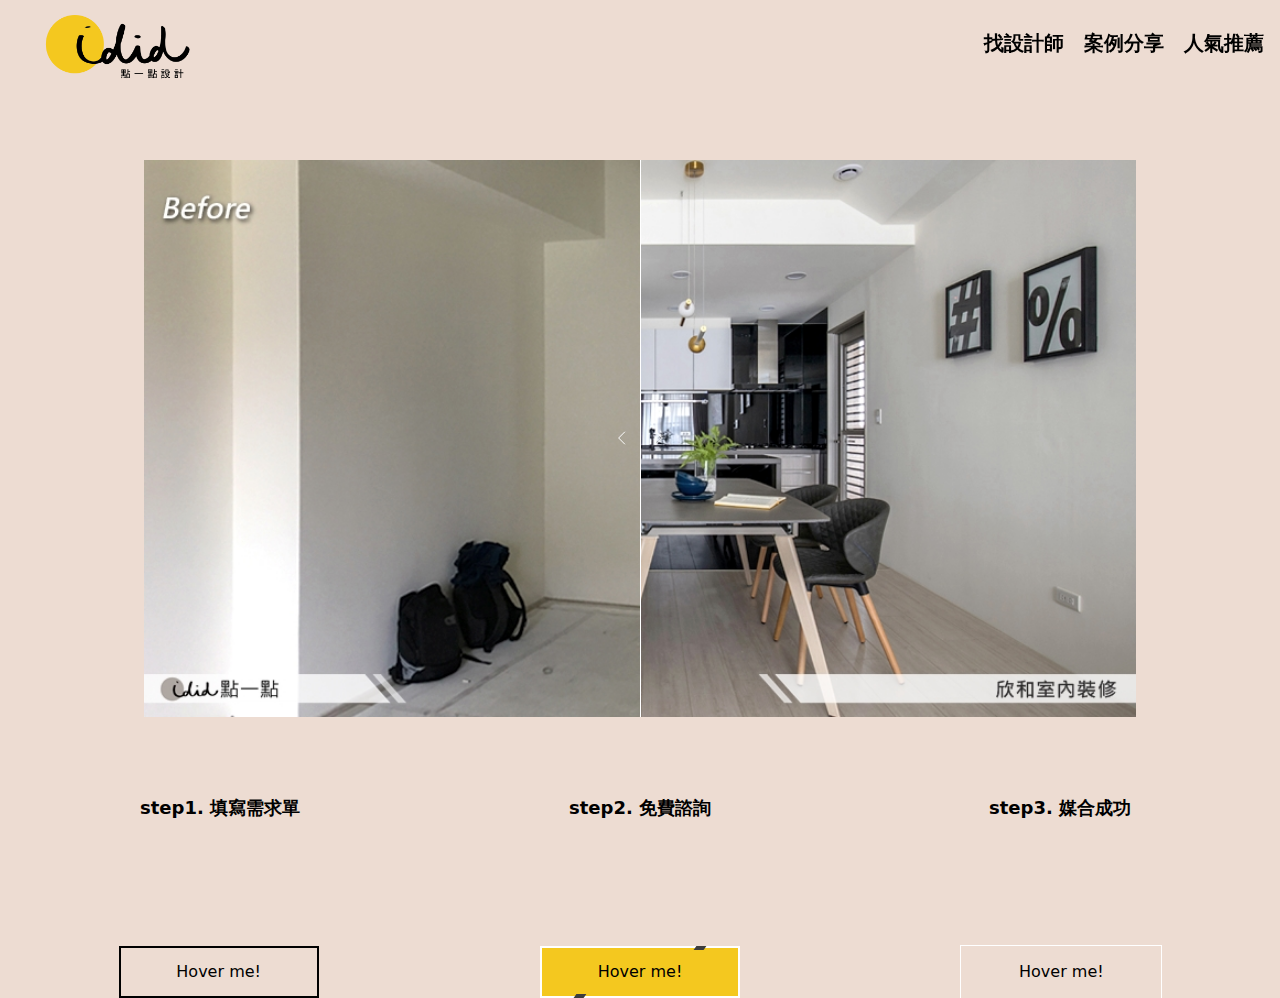
==== index.html @ 080e06c9 "v 1" ====
<!DOCTYPE html>
<html lang="en">
  <head>
    <meta charset="UTF-8">
    <link rel="icon" href="/logo-page.ico">
    <meta name="viewport" content="width=device-width, initial-scale=1.0">
    <title>IdId</title>
    <script type="module" crossorigin src="/assets/index-Cqb3HAQF.js"></script>
    <link rel="stylesheet" crossorigin href="/assets/index-1EkrwUMA.css">
  </head>
  <body>
    <div id="app"></div>
  </body>
</html>
---- assets/index-1EkrwUMA.css ----
*,:before,:after{box-sizing:border-box;border-width:0;border-style:solid;border-color:currentColor}:before,:after{--tw-content: ""}html,:host{line-height:1.5;-webkit-text-size-adjust:100%;-moz-tab-size:4;-o-tab-size:4;tab-size:4;font-family:ui-sans-serif,system-ui,sans-serif,"Apple Color Emoji","Segoe UI Emoji",Segoe UI Symbol,"Noto Color Emoji";font-feature-settings:normal;font-variation-settings:normal;-webkit-tap-highlight-color:transparent}body{margin:0;line-height:inherit}hr{height:0;color:inherit;border-top-width:1px}abbr:where([title]){-webkit-text-decoration:underline dotted;text-decoration:underline dotted}h1,h2,h3,h4,h5,h6{font-size:inherit;font-weight:inherit}a{color:inherit;text-decoration:inherit}b,strong{font-weight:bolder}code,kbd,samp,pre{font-family:ui-monospace,SFMono-Regular,Menlo,Monaco,Consolas,Liberation Mono,Courier New,monospace;font-feature-settings:normal;font-variation-settings:normal;font-size:1em}small{font-size:80%}sub,sup{font-size:75%;line-height:0;position:relative;vertical-align:baseline}sub{bottom:-.25em}sup{top:-.5em}table{text-indent:0;border-color:inherit;border-collapse:collapse}button,input,optgroup,select,textarea{font-family:inherit;font-feature-settings:inherit;font-variation-settings:inherit;font-size:100%;font-weight:inherit;line-height:inherit;color:inherit;margin:0;padding:0}button,select{text-transform:none}button,[type=button],[type=reset],[type=submit]{-webkit-appearance:button;background-color:transparent;background-image:none}:-moz-focusring{outline:auto}:-moz-ui-invalid{box-shadow:none}progress{vertical-align:baseline}::-webkit-inner-spin-button,::-webkit-outer-spin-button{height:auto}[type=search]{-webkit-appearance:textfield;outline-offset:-2px}::-webkit-search-decoration{-webkit-appearance:none}::-webkit-file-upload-button{-webkit-appearance:button;font:inherit}summary{display:list-item}blockquote,dl,dd,h1,h2,h3,h4,h5,h6,hr,figure,p,pre{margin:0}fieldset{margin:0;padding:0}legend{padding:0}ol,ul,menu{list-style:none;margin:0;padding:0}dialog{padding:0}textarea{resize:vertical}input::-moz-placeholder,textarea::-moz-placeholder{opacity:1;color:#9ca3af}input::placeholder,textarea::placeholder{opacity:1;color:#9ca3af}button,[role=button]{cursor:pointer}:disabled{cursor:default}img,svg,video,canvas,audio,iframe,embed,object{display:block;vertical-align:middle}img,video{max-width:100%;height:auto}[hidden]{display:none}*,:before,:after{--tw-border-spacing-x: 0;--tw-border-spacing-y: 0;--tw-translate-x: 0;--tw-translate-y: 0;--tw-rotate: 0;--tw-skew-x: 0;--tw-skew-y: 0;--tw-scale-x: 1;--tw-scale-y: 1;--tw-pan-x: ;--tw-pan-y: ;--tw-pinch-zoom: ;--tw-scroll-snap-strictness: proximity;--tw-gradient-from-position: ;--tw-gradient-via-position: ;--tw-gradient-to-position: ;--tw-ordinal: ;--tw-slashed-zero: ;--tw-numeric-figure: ;--tw-numeric-spacing: ;--tw-numeric-fraction: ;--tw-ring-inset: ;--tw-ring-offset-width: 0px;--tw-ring-offset-color: #fff;--tw-ring-color: rgb(59 130 246 / .5);--tw-ring-offset-shadow: 0 0 #0000;--tw-ring-shadow: 0 0 #0000;--tw-shadow: 0 0 #0000;--tw-shadow-colored: 0 0 #0000;--tw-blur: ;--tw-brightness: ;--tw-contrast: ;--tw-grayscale: ;--tw-hue-rotate: ;--tw-invert: ;--tw-saturate: ;--tw-sepia: ;--tw-drop-shadow: ;--tw-backdrop-blur: ;--tw-backdrop-brightness: ;--tw-backdrop-contrast: ;--tw-backdrop-grayscale: ;--tw-backdrop-hue-rotate: ;--tw-backdrop-invert: ;--tw-backdrop-opacity: ;--tw-backdrop-saturate: ;--tw-backdrop-sepia: }::backdrop{--tw-border-spacing-x: 0;--tw-border-spacing-y: 0;--tw-translate-x: 0;--tw-translate-y: 0;--tw-rotate: 0;--tw-skew-x: 0;--tw-skew-y: 0;--tw-scale-x: 1;--tw-scale-y: 1;--tw-pan-x: ;--tw-pan-y: ;--tw-pinch-zoom: ;--tw-scroll-snap-strictness: proximity;--tw-gradient-from-position: ;--tw-gradient-via-position: ;--tw-gradient-to-position: ;--tw-ordinal: ;--tw-slashed-zero: ;--tw-numeric-figure: ;--tw-numeric-spacing: ;--tw-numeric-fraction: ;--tw-ring-inset: ;--tw-ring-offset-width: 0px;--tw-ring-offset-color: #fff;--tw-ring-color: rgb(59 130 246 / .5);--tw-ring-offset-shadow: 0 0 #0000;--tw-ring-shadow: 0 0 #0000;--tw-shadow: 0 0 #0000;--tw-shadow-colored: 0 0 #0000;--tw-blur: ;--tw-brightness: ;--tw-contrast: ;--tw-grayscale: ;--tw-hue-rotate: ;--tw-invert: ;--tw-saturate: ;--tw-sepia: ;--tw-drop-shadow: ;--tw-backdrop-blur: ;--tw-backdrop-brightness: ;--tw-backdrop-contrast: ;--tw-backdrop-grayscale: ;--tw-backdrop-hue-rotate: ;--tw-backdrop-invert: ;--tw-backdrop-opacity: ;--tw-backdrop-saturate: ;--tw-backdrop-sepia: }.absolute{position:absolute}.relative{position:relative}.sticky{position:sticky}.top-0{top:0}.mx-auto{margin-left:auto;margin-right:auto}.mb-10{margin-bottom:2.5rem}.mb-8{margin-bottom:2rem}.block{display:block}.flex{display:flex}.grid{display:grid}.hidden{display:none}.w-\[200px\]{width:200px}.w-\[80\%\]{width:80%}.w-full{width:100%}.transform{transform:translate(var(--tw-translate-x),var(--tw-translate-y)) rotate(var(--tw-rotate)) skew(var(--tw-skew-x)) skewY(var(--tw-skew-y)) scaleX(var(--tw-scale-x)) scaleY(var(--tw-scale-y))}.cursor-pointer{cursor:pointer}.grid-cols-3{grid-template-columns:repeat(3,minmax(0,1fr))}.items-center{align-items:center}.justify-between{justify-content:space-between}.gap-x-5{-moz-column-gap:1.25rem;column-gap:1.25rem}.gap-x-6{-moz-column-gap:1.5rem;column-gap:1.5rem}.border{border-width:1px}.px-4{padding-left:1rem;padding-right:1rem}.pb-10{padding-bottom:2.5rem}.text-lg{font-size:1.125rem;line-height:1.75rem}.text-xl{font-size:1.25rem;line-height:1.75rem}.font-semibold{font-weight:600}.outline{outline-style:solid}.transition{transition-property:color,background-color,border-color,text-decoration-color,fill,stroke,opacity,box-shadow,transform,filter,-webkit-backdrop-filter;transition-property:color,background-color,border-color,text-decoration-color,fill,stroke,opacity,box-shadow,transform,filter,backdrop-filter;transition-property:color,background-color,border-color,text-decoration-color,fill,stroke,opacity,box-shadow,transform,filter,backdrop-filter,-webkit-backdrop-filter;transition-timing-function:cubic-bezier(.4,0,.2,1);transition-duration:.15s}body{background:#eddcd2}.block-area{max-width:1280px;margin-right:auto;margin-left:auto}.modal-mask{position:fixed;z-index:9995;top:0;left:0;width:100%;height:100%;background-color:#00000080;transition:opacity .3s ease;display:flex;justify-content:center;align-items:center}.modal-enter,.modal-leave-active{opacity:0}.modal-enter,.modal-leave-active{transform:scale(1.1)}header[data-v-686cccd6]{transition:all ease .35s;z-index:999}.bg-active[data-v-686cccd6]{background-color:#ffffffe6;box-shadow:2px 2px 10px 10px #ccc3}li[data-v-686cccd6]{border-bottom:3px solid transparent;padding:5px 0}li[data-v-686cccd6]:hover{color:#3c3c3c;border-bottom:3px solid #F4C81F}li[data-v-9b83a1b7]{text-align:center;padding:30px 20px 20px;margin:0 auto;min-height:150px}li[data-v-9b83a1b7]:hover{background-color:#ffffff80}li:hover .title[data-v-9b83a1b7]{transform:translateY(-15px);border-bottom-color:#f4c81f}li:hover .desc[data-v-9b83a1b7]{display:flex}.title[data-v-9b83a1b7]{border-bottom:3px solid transparent;padding-bottom:10px;transition:all ease .2s}.desc[data-v-9b83a1b7]{display:none;flex-direction:column}button[data-v-2c985162]{text-align:center;width:200px;margin:0 auto;padding:12px 20px}.btn[data-v-2c985162]{border:2px solid #000;transition:color .4s linear;position:relative}.btn[data-v-2c985162]:hover{color:#fff}.btn[data-v-2c985162]:before{content:"";position:absolute;top:0;left:0;width:100%;height:100%;background-color:#f4c81f;z-index:-1;transition:transform .3s;transform-origin:0 0;transition-timing-function:cubic-bezier(.5,1.6,.4,.7)}.btn1[data-v-2c985162]:before{transform:scaleX(0)}.btn1[data-v-2c985162]:hover:before{transform:scaleX(1)}.btn2[data-v-2c985162]{position:relative;background-color:#fff;color:#000;transition:.5s}.btn2 span[data-v-2c985162]{position:relative;z-index:1}.btn2 i[data-v-2c985162]{position:absolute;top:0;right:0;bottom:0;left:0;display:block}.btn2 i[data-v-2c985162]:before{content:"";position:absolute;top:0;left:80%;width:10px;height:4px;background-color:#3c3c3c;transform:translate(-50%) skew(325deg);transition:.5s}.btn2 i[data-v-2c985162]:after{content:"";position:absolute;bottom:0;left:20%;width:10px;height:4px;background-color:#3c3c3c;transform:translate(-50%) skew(325deg);transition:.5s}.btn2[data-v-2c985162]:hover{letter-spacing:.25rem;background-color:#f4c81f;box-shadow:0 0 35px #f4c81f}.btn2:hover i[data-v-2c985162]:before{width:20px;left:20%;background-color:#fff}.btn2:hover i[data-v-2c985162]:after{width:20px;left:80%;background-color:#fff}.btn2[data-v-2c985162]:before{content:"";position:absolute;top:2px;right:2px;bottom:2px;left:2px;background-color:#f4c81f}.btn3[data-v-2c985162]{transition:.4s;position:relative;overflow:hidden;outline:1px solid white}.btn3[data-v-2c985162]:hover{color:#fff}.btn3:hover.btn3-1[data-v-2c985162]:before{height:180%}.btn3[data-v-2c985162]:before{content:"";position:absolute;left:0;width:100%;height:0%;background-color:#f4c81f;z-index:-1;transition:.8s}.btn3-1[data-v-2c985162]:before{top:0;border-radius:0 0 50% 50%}main[data-v-c9be3ad1]{min-height:calc(100vh - 50px);padding:70px 20px 0;max-width:1280px;margin:0 auto}
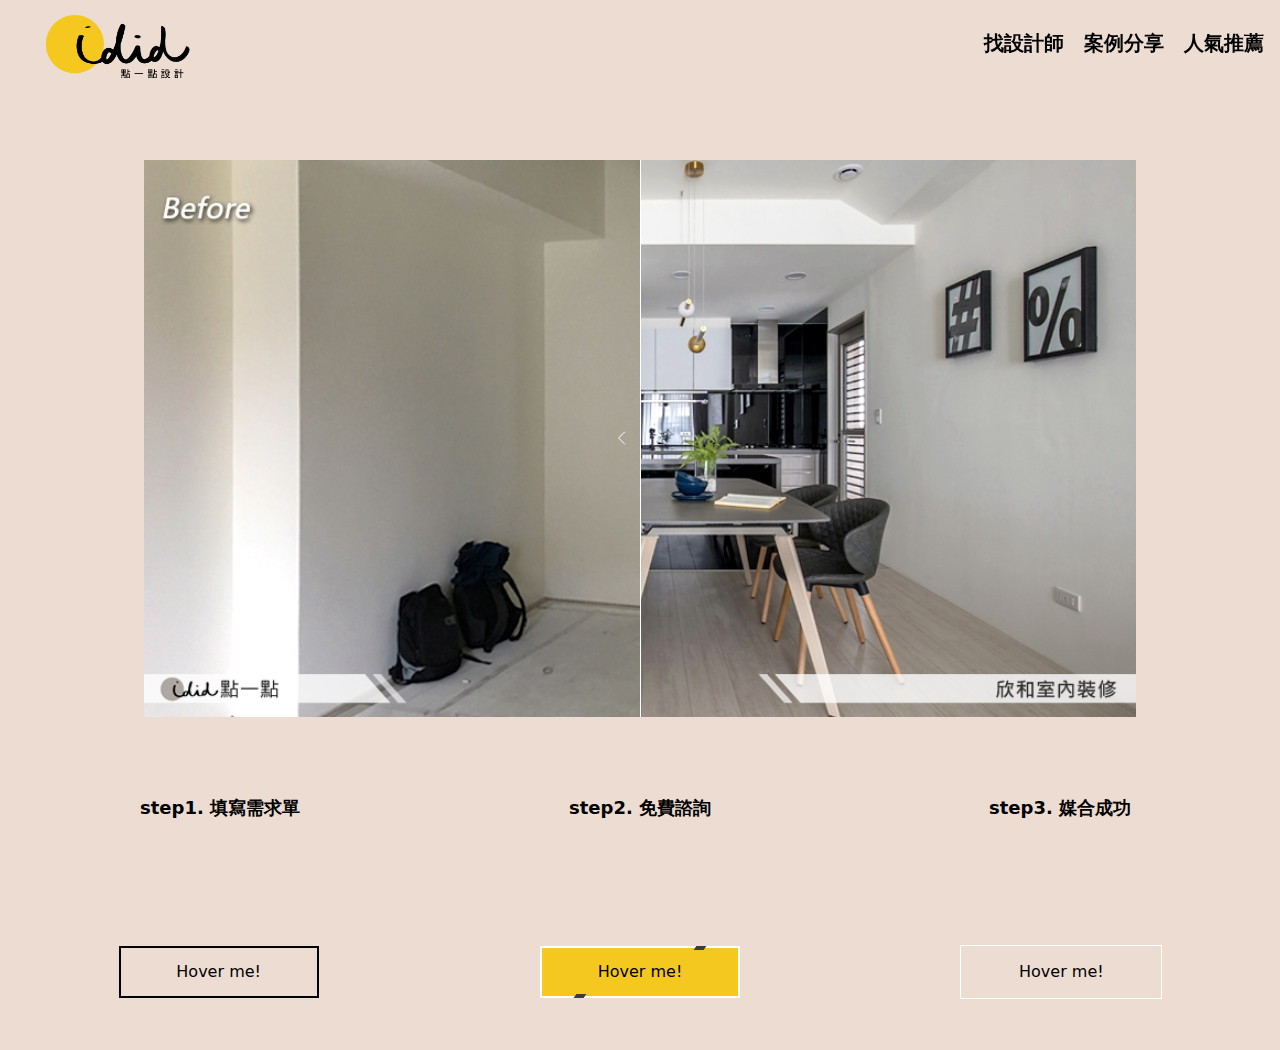
==== commit 3ef4ce5b: "v 1.1" ====
--- a/index.html
+++ b/index.html
@@ -5,8 +5,8 @@
     <link rel="icon" href="/logo-page.ico">
     <meta name="viewport" content="width=device-width, initial-scale=1.0">
     <title>IdId</title>
-    <script type="module" crossorigin src="/assets/index-Cqb3HAQF.js"></script>
-    <link rel="stylesheet" crossorigin href="/assets/index-1EkrwUMA.css">
+    <script type="module" crossorigin src="/assets/index-CYVvFiiX.js"></script>
+    <link rel="stylesheet" crossorigin href="/assets/index-Cb6_6cLo.css">
   </head>
   <body>
     <div id="app"></div>--- a/assets/index-Cb6_6cLo.css
+++ b/assets/index-Cb6_6cLo.css
@@ -0,0 +1 @@
+*,:before,:after{box-sizing:border-box;border-width:0;border-style:solid;border-color:currentColor}:before,:after{--tw-content: ""}html,:host{line-height:1.5;-webkit-text-size-adjust:100%;-moz-tab-size:4;-o-tab-size:4;tab-size:4;font-family:ui-sans-serif,system-ui,sans-serif,"Apple Color Emoji","Segoe UI Emoji",Segoe UI Symbol,"Noto Color Emoji";font-feature-settings:normal;font-variation-settings:normal;-webkit-tap-highlight-color:transparent}body{margin:0;line-height:inherit}hr{height:0;color:inherit;border-top-width:1px}abbr:where([title]){-webkit-text-decoration:underline dotted;text-decoration:underline dotted}h1,h2,h3,h4,h5,h6{font-size:inherit;font-weight:inherit}a{color:inherit;text-decoration:inherit}b,strong{font-weight:bolder}code,kbd,samp,pre{font-family:ui-monospace,SFMono-Regular,Menlo,Monaco,Consolas,Liberation Mono,Courier New,monospace;font-feature-settings:normal;font-variation-settings:normal;font-size:1em}small{font-size:80%}sub,sup{font-size:75%;line-height:0;position:relative;vertical-align:baseline}sub{bottom:-.25em}sup{top:-.5em}table{text-indent:0;border-color:inherit;border-collapse:collapse}button,input,optgroup,select,textarea{font-family:inherit;font-feature-settings:inherit;font-variation-settings:inherit;font-size:100%;font-weight:inherit;line-height:inherit;color:inherit;margin:0;padding:0}button,select{text-transform:none}button,[type=button],[type=reset],[type=submit]{-webkit-appearance:button;background-color:transparent;background-image:none}:-moz-focusring{outline:auto}:-moz-ui-invalid{box-shadow:none}progress{vertical-align:baseline}::-webkit-inner-spin-button,::-webkit-outer-spin-button{height:auto}[type=search]{-webkit-appearance:textfield;outline-offset:-2px}::-webkit-search-decoration{-webkit-appearance:none}::-webkit-file-upload-button{-webkit-appearance:button;font:inherit}summary{display:list-item}blockquote,dl,dd,h1,h2,h3,h4,h5,h6,hr,figure,p,pre{margin:0}fieldset{margin:0;padding:0}legend{padding:0}ol,ul,menu{list-style:none;margin:0;padding:0}dialog{padding:0}textarea{resize:vertical}input::-moz-placeholder,textarea::-moz-placeholder{opacity:1;color:#9ca3af}input::placeholder,textarea::placeholder{opacity:1;color:#9ca3af}button,[role=button]{cursor:pointer}:disabled{cursor:default}img,svg,video,canvas,audio,iframe,embed,object{display:block;vertical-align:middle}img,video{max-width:100%;height:auto}[hidden]{display:none}*,:before,:after{--tw-border-spacing-x: 0;--tw-border-spacing-y: 0;--tw-translate-x: 0;--tw-translate-y: 0;--tw-rotate: 0;--tw-skew-x: 0;--tw-skew-y: 0;--tw-scale-x: 1;--tw-scale-y: 1;--tw-pan-x: ;--tw-pan-y: ;--tw-pinch-zoom: ;--tw-scroll-snap-strictness: proximity;--tw-gradient-from-position: ;--tw-gradient-via-position: ;--tw-gradient-to-position: ;--tw-ordinal: ;--tw-slashed-zero: ;--tw-numeric-figure: ;--tw-numeric-spacing: ;--tw-numeric-fraction: ;--tw-ring-inset: ;--tw-ring-offset-width: 0px;--tw-ring-offset-color: #fff;--tw-ring-color: rgb(59 130 246 / .5);--tw-ring-offset-shadow: 0 0 #0000;--tw-ring-shadow: 0 0 #0000;--tw-shadow: 0 0 #0000;--tw-shadow-colored: 0 0 #0000;--tw-blur: ;--tw-brightness: ;--tw-contrast: ;--tw-grayscale: ;--tw-hue-rotate: ;--tw-invert: ;--tw-saturate: ;--tw-sepia: ;--tw-drop-shadow: ;--tw-backdrop-blur: ;--tw-backdrop-brightness: ;--tw-backdrop-contrast: ;--tw-backdrop-grayscale: ;--tw-backdrop-hue-rotate: ;--tw-backdrop-invert: ;--tw-backdrop-opacity: ;--tw-backdrop-saturate: ;--tw-backdrop-sepia: }::backdrop{--tw-border-spacing-x: 0;--tw-border-spacing-y: 0;--tw-translate-x: 0;--tw-translate-y: 0;--tw-rotate: 0;--tw-skew-x: 0;--tw-skew-y: 0;--tw-scale-x: 1;--tw-scale-y: 1;--tw-pan-x: ;--tw-pan-y: ;--tw-pinch-zoom: ;--tw-scroll-snap-strictness: proximity;--tw-gradient-from-position: ;--tw-gradient-via-position: ;--tw-gradient-to-position: ;--tw-ordinal: ;--tw-slashed-zero: ;--tw-numeric-figure: ;--tw-numeric-spacing: ;--tw-numeric-fraction: ;--tw-ring-inset: ;--tw-ring-offset-width: 0px;--tw-ring-offset-color: #fff;--tw-ring-color: rgb(59 130 246 / .5);--tw-ring-offset-shadow: 0 0 #0000;--tw-ring-shadow: 0 0 #0000;--tw-shadow: 0 0 #0000;--tw-shadow-colored: 0 0 #0000;--tw-blur: ;--tw-brightness: ;--tw-contrast: ;--tw-grayscale: ;--tw-hue-rotate: ;--tw-invert: ;--tw-saturate: ;--tw-sepia: ;--tw-drop-shadow: ;--tw-backdrop-blur: ;--tw-backdrop-brightness: ;--tw-backdrop-contrast: ;--tw-backdrop-grayscale: ;--tw-backdrop-hue-rotate: ;--tw-backdrop-invert: ;--tw-backdrop-opacity: ;--tw-backdrop-saturate: ;--tw-backdrop-sepia: }.absolute{position:absolute}.relative{position:relative}.sticky{position:sticky}.top-0{top:0}.mx-auto{margin-left:auto;margin-right:auto}.mb-10{margin-bottom:2.5rem}.mb-8{margin-bottom:2rem}.block{display:block}.flex{display:flex}.grid{display:grid}.hidden{display:none}.w-\[200px\]{width:200px}.w-\[80\%\]{width:80%}.w-full{width:100%}.transform{transform:translate(var(--tw-translate-x),var(--tw-translate-y)) rotate(var(--tw-rotate)) skew(var(--tw-skew-x)) skewY(var(--tw-skew-y)) scaleX(var(--tw-scale-x)) scaleY(var(--tw-scale-y))}.cursor-pointer{cursor:pointer}.grid-cols-3{grid-template-columns:repeat(3,minmax(0,1fr))}.items-center{align-items:center}.justify-between{justify-content:space-between}.gap-x-5{-moz-column-gap:1.25rem;column-gap:1.25rem}.gap-x-6{-moz-column-gap:1.5rem;column-gap:1.5rem}.border{border-width:1px}.px-4{padding-left:1rem;padding-right:1rem}.pb-10{padding-bottom:2.5rem}.text-lg{font-size:1.125rem;line-height:1.75rem}.text-xl{font-size:1.25rem;line-height:1.75rem}.font-semibold{font-weight:600}.outline{outline-style:solid}.transition{transition-property:color,background-color,border-color,text-decoration-color,fill,stroke,opacity,box-shadow,transform,filter,-webkit-backdrop-filter;transition-property:color,background-color,border-color,text-decoration-color,fill,stroke,opacity,box-shadow,transform,filter,backdrop-filter;transition-property:color,background-color,border-color,text-decoration-color,fill,stroke,opacity,box-shadow,transform,filter,backdrop-filter,-webkit-backdrop-filter;transition-timing-function:cubic-bezier(.4,0,.2,1);transition-duration:.15s}body{background:#eddcd2}.block-area{max-width:1280px;margin-right:auto;margin-left:auto}.modal-mask{position:fixed;z-index:9995;top:0;left:0;width:100%;height:100%;background-color:#00000080;transition:opacity .3s ease;display:flex;justify-content:center;align-items:center}.modal-enter,.modal-leave-active{opacity:0}.modal-enter,.modal-leave-active{transform:scale(1.1)}header[data-v-686cccd6]{transition:all ease .35s;z-index:999}.bg-active[data-v-686cccd6]{background-color:#ffffffe6;box-shadow:2px 2px 10px 10px #ccc3}li[data-v-686cccd6]{border-bottom:3px solid transparent;padding:5px 0}li[data-v-686cccd6]:hover{color:#3c3c3c;border-bottom:3px solid #F4C81F}li[data-v-9b83a1b7]{text-align:center;padding:30px 20px 20px;margin:0 auto;min-height:150px}li[data-v-9b83a1b7]:hover{background-color:#ffffff80}li:hover .title[data-v-9b83a1b7]{transform:translateY(-15px);border-bottom-color:#f4c81f}li:hover .desc[data-v-9b83a1b7]{display:flex}.title[data-v-9b83a1b7]{border-bottom:3px solid transparent;padding-bottom:10px;transition:all ease .2s}.desc[data-v-9b83a1b7]{display:none;flex-direction:column}button[data-v-bb470ab4]{text-align:center;width:200px;margin:0 auto;padding:12px 20px}.btn[data-v-bb470ab4]{border:2px solid #000;transition:color .4s linear;position:relative}.btn[data-v-bb470ab4]:hover{color:#fff}.btn[data-v-bb470ab4]:before{content:"";position:absolute;top:0;left:0;width:100%;height:100%;background-color:#f4c81f;z-index:-1;transition:transform .3s;transform-origin:0 0;transition-timing-function:cubic-bezier(.5,1.6,.4,.7)}.btn1[data-v-bb470ab4]:before{transform:scaleX(0)}.btn1[data-v-bb470ab4]:hover:before{transform:scaleX(1)}.btn2[data-v-bb470ab4]{position:relative;background-color:#fff;color:#000;transition:.5s}.btn2 span[data-v-bb470ab4]{position:relative;z-index:1}.btn2 i[data-v-bb470ab4]{position:absolute;top:0;right:0;bottom:0;left:0;display:block}.btn2 i[data-v-bb470ab4]:before{content:"";position:absolute;top:0;left:80%;width:10px;height:4px;background-color:#3c3c3c;transform:translate(-50%) skew(325deg);transition:.5s}.btn2 i[data-v-bb470ab4]:after{content:"";position:absolute;bottom:0;left:20%;width:10px;height:4px;background-color:#3c3c3c;transform:translate(-50%) skew(325deg);transition:.5s}.btn2[data-v-bb470ab4]:hover{letter-spacing:.25rem;background-color:#f4c81f;box-shadow:0 0 35px #f4c81f}.btn2:hover i[data-v-bb470ab4]:before{width:20px;left:20%;background-color:#fff}.btn2:hover i[data-v-bb470ab4]:after{width:20px;left:80%;background-color:#fff}.btn2[data-v-bb470ab4]:before{content:"";position:absolute;top:2px;right:2px;bottom:2px;left:2px;background-color:#f4c81f}.btn3[data-v-bb470ab4]{transition:.4s;position:relative;overflow:hidden;outline:1px solid white}.btn3[data-v-bb470ab4]:hover{color:#fff}.btn3:hover.btn3-1[data-v-bb470ab4]:before{height:180%}.btn3[data-v-bb470ab4]:before{content:"";position:absolute;left:0;width:100%;height:0%;background-color:#f4c81f;z-index:-1;transition:.8s}.btn3-1[data-v-bb470ab4]:before{top:0;border-radius:0 0 50% 50%}main[data-v-a6a755b1]{min-height:calc(100vh - 50px);padding:70px 20px 20px;max-width:1280px;margin:0 auto}
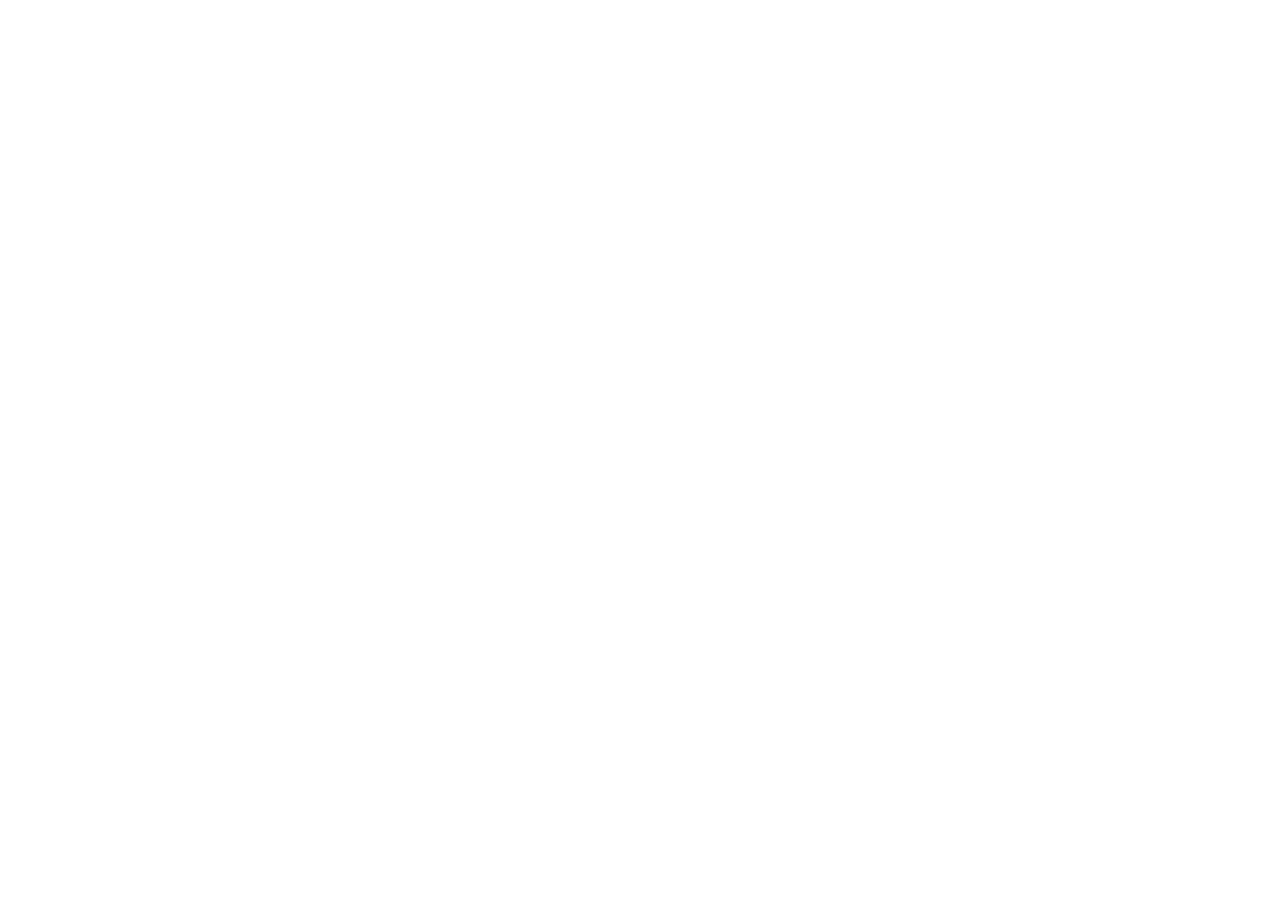
==== commit 3f6f0019: "Add files via upload" ====
--- a/index.html
+++ b/index.html
@@ -2,11 +2,11 @@
 <html lang="en">
   <head>
     <meta charset="UTF-8">
-    <link rel="icon" href="/logo-page.ico">
+    <link rel="icon" href="/dot-poc/logo-page.ico">
     <meta name="viewport" content="width=device-width, initial-scale=1.0">
     <title>IdId</title>
-    <script type="module" crossorigin src="/assets/index-CYVvFiiX.js"></script>
-    <link rel="stylesheet" crossorigin href="/assets/index-Cb6_6cLo.css">
+    <script type="module" crossorigin src="/dot-poc/assets/index-351aMN7_.js"></script>
+    <link rel="stylesheet" crossorigin href="/dot-poc/assets/index-Cb6_6cLo.css">
   </head>
   <body>
     <div id="app"></div>